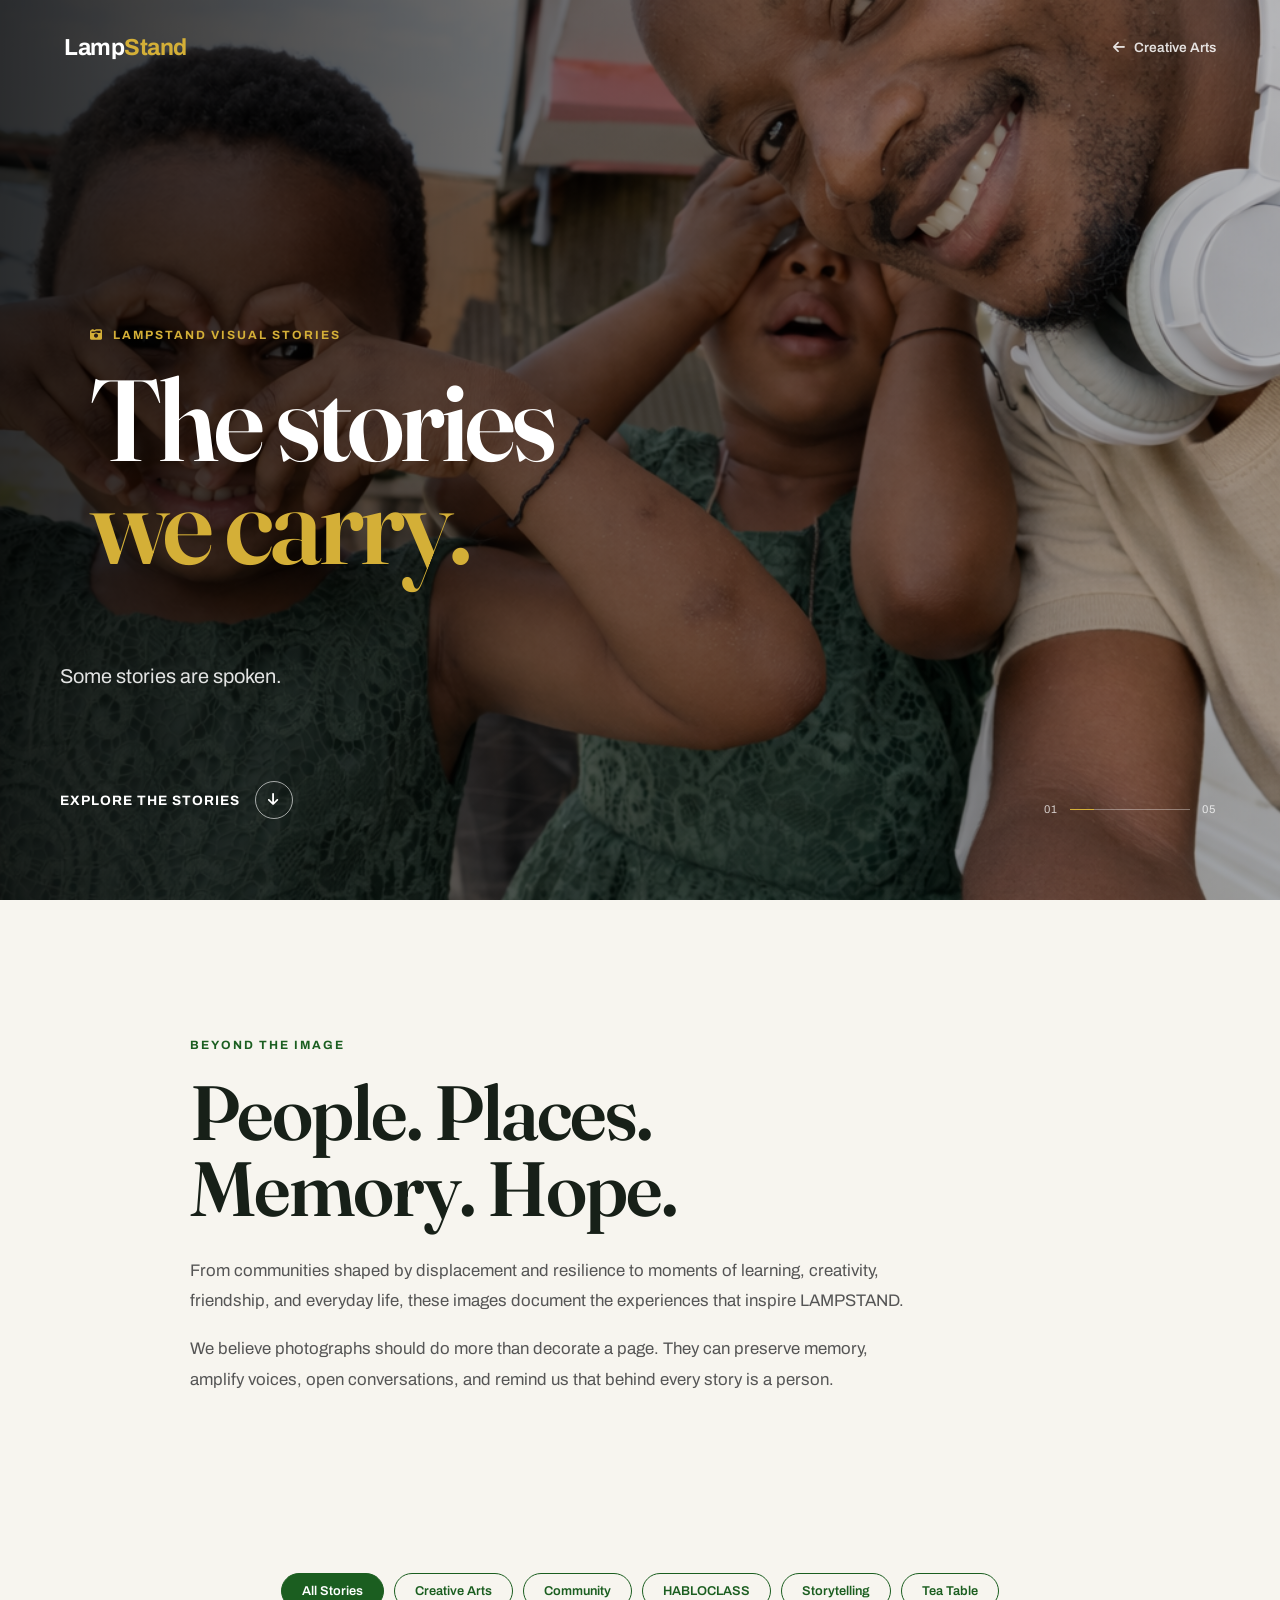
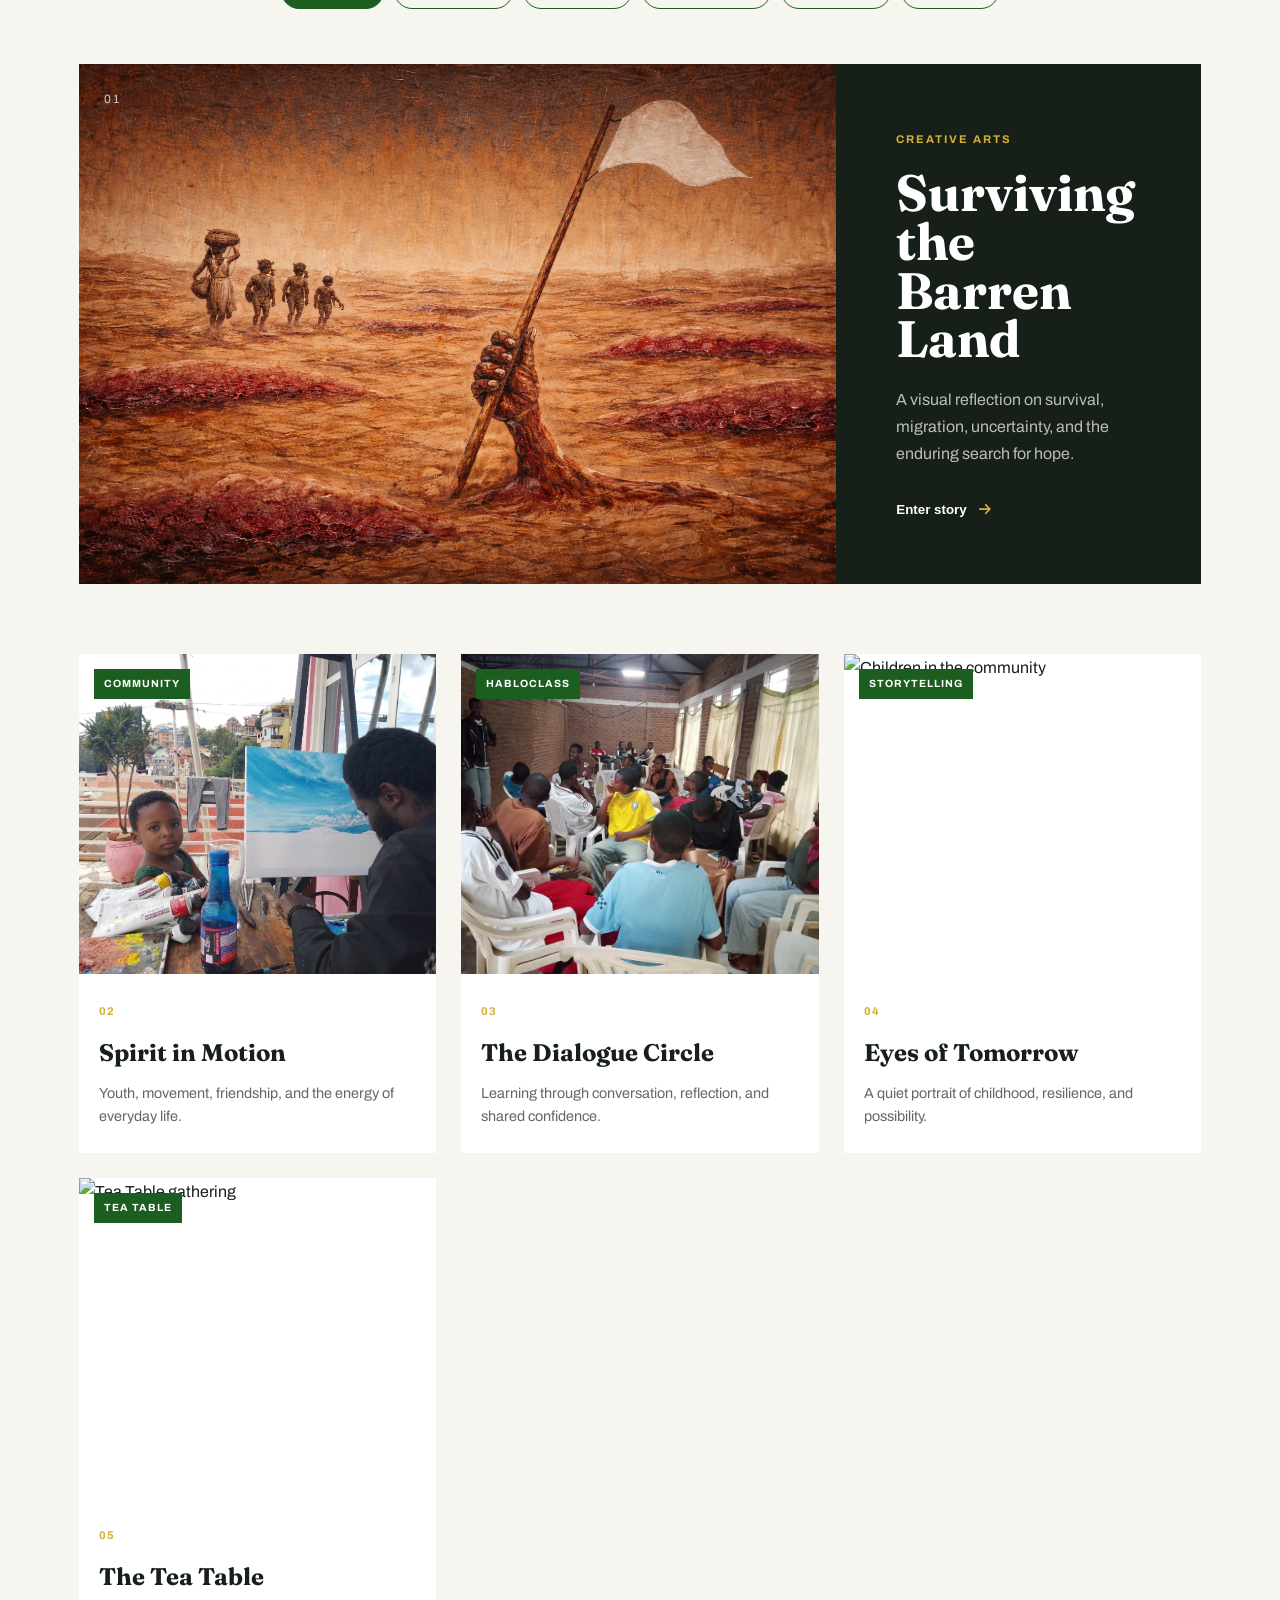
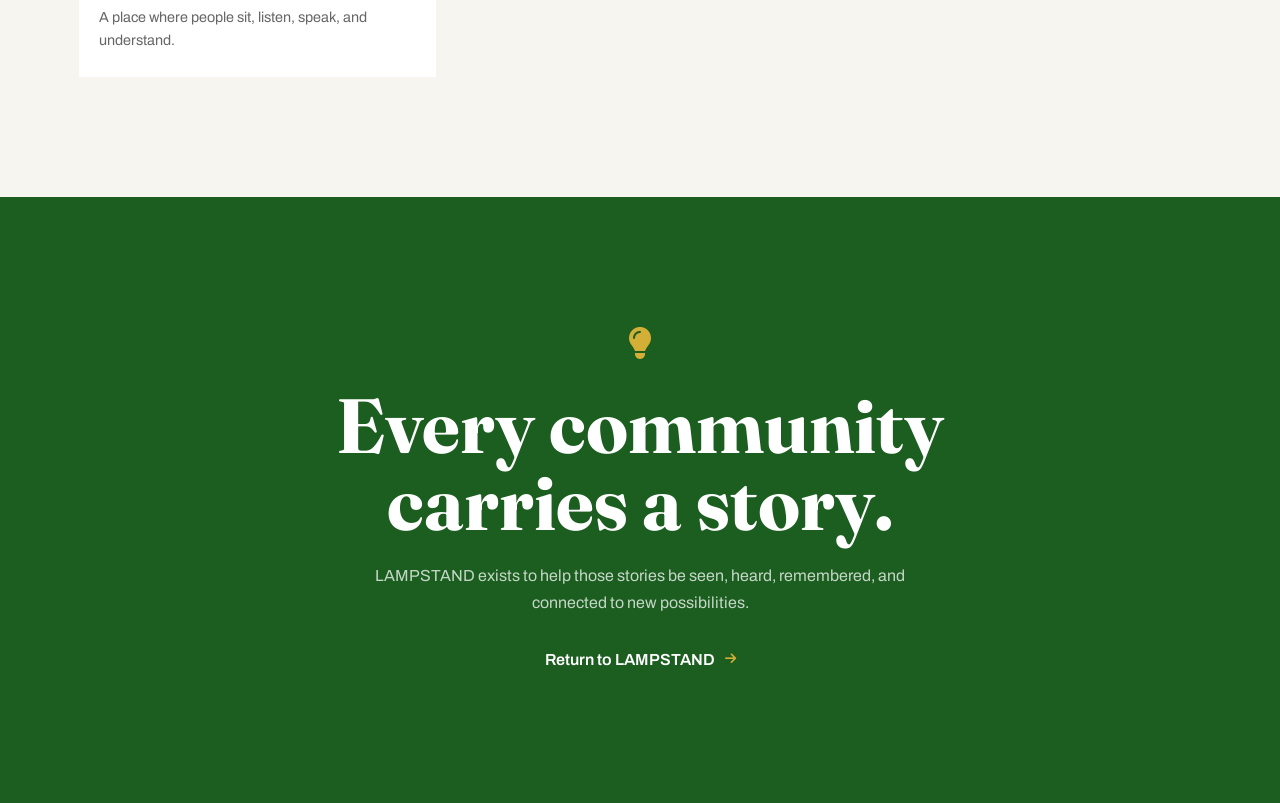
==== Arts Galery/index.html @ 8af9e2b8 "we added new files and modified project" ====
<!DOCTYPE html>
<html lang="en">

<head>

    <meta charset="UTF-8">

    <meta name="viewport"
          content="width=device-width, initial-scale=1.0">

    <title>Visual Stories | LAMPSTAND</title>

    <!-- Google Fonts -->
    <link rel="preconnect"
          href="https://fonts.googleapis.com">

    <link rel="preconnect"
          href="https://fonts.gstatic.com"
          crossorigin>

    <link
        href="https://fonts.googleapis.com/css2?family=Archivo:wght@400;500;600;700&family=Fraunces:opsz,wght@9..144,500;9..144,600;9..144,700&display=swap"
        rel="stylesheet"
    >

    <!-- Font Awesome -->
    <link
        rel="stylesheet"
        href="https://cdnjs.cloudflare.com/ajax/libs/font-awesome/6.5.2/css/all.min.css"
    >

    <!-- Main Project CSS -->
    <link rel="stylesheet"
          href="../project.css">

    <!-- Gallery CSS -->
    <link rel="stylesheet"
          href="gallery.css">

</head>


<body>


<!-- ==================================================
     INTRO / VISUAL OPENING
================================================== -->

<section class="gallery-intro">


    <!-- Background Images -->

    <div class="intro-slideshow">


        <div class="intro-slide active">

            <img
                src="images/April Bukavu.png"
                alt="Creative artwork"
            >

        </div>


        <div class="intro-slide">

            <img
                src="images/img_1_1708602598444.webp"
                alt="Young people playing football"
            >

        </div>


        <div class="intro-slide">

            <img
                src="images/IMG_20260524_175609_646.jpg"
                alt="HABLOCLASS discussion"
            >

        </div>


        <div class="intro-slide">

            <img
                src="images/IMG_20260525_094948_757.jpg"
                alt="Children in the community"
            >

        </div>


        <div class="intro-slide">

            <img
                src="images/April Bukavu.png"
                alt="Tea Table gathering"
            >

        </div>


    </div>


    <!-- Dark Overlay -->

    <div class="intro-overlay"></div>


    <!-- Navigation -->

    <header class="gallery-header-nav">

        <a href="../index.html"
           class="gallery-logo">

            Lamp<span>Stand</span>

        </a>


        <a href="../creative-arts.html"
           class="gallery-close">

            <i class="fas fa-arrow-left"></i>

            Creative Arts

        </a>

    </header>


    <!-- Intro Message -->

    <div class="intro-content">


        <span class="intro-label">

            <i class="fas fa-camera-retro"></i>

            LAMPSTAND VISUAL STORIES

        </span>


        <h1>

            The stories<br>
            <span>we carry.</span>

        </h1>


        <p class="intro-message active">

            Some stories are spoken.

        </p>


        <p class="intro-message">

            Some are painted.

        </p>


        <p class="intro-message">

            Some are captured in a single moment.

        </p>


        <p class="intro-message">

            And some live quietly in the people
            and communities we encounter.

        </p>


        <p class="intro-message">

            <strong>
                This is where we preserve them.
            </strong>

        </p>


        <button class="enter-gallery"
                id="enterGallery">

            Explore the stories

            <span>

                <i class="fas fa-arrow-down"></i>

            </span>

        </button>


    </div>


    <!-- Slide Progress -->

    <div class="intro-progress">

        <span class="progress-current">
            01
        </span>

        <div class="progress-line">

            <span id="progressBar"></span>

        </div>

        <span>
            05
        </span>

    </div>


</section>



<!-- ==================================================
     GALLERY INTRODUCTION
================================================== -->

<section class="gallery-story-intro"
         id="gallery">


    <div class="gallery-story-inner">


        <span class="section-tag">

            BEYOND THE IMAGE

        </span>


        <h2>

            People. Places.
            <br>
            Memory. Hope.

        </h2>


        <p>

            From communities shaped by displacement and
            resilience to moments of learning, creativity,
            friendship, and everyday life, these images
            document the experiences that inspire LAMPSTAND.

        </p>


        <p>

            We believe photographs should do more than
            decorate a page. They can preserve memory,
            amplify voices, open conversations, and remind
            us that behind every story is a person.

        </p>


    </div>


</section>



<!-- ==================================================
     FILTER NAVIGATION
================================================== -->

<section class="gallery-section">


    <div class="gallery-filters">


        <button class="filter-btn active"
                data-filter="all">

            All Stories

        </button>


        <button class="filter-btn"
                data-filter="arts">

            Creative Arts

        </button>


        <button class="filter-btn"
                data-filter="community">

            Community

        </button>


        <button class="filter-btn"
                data-filter="habloclass">

            HABLOCLASS

        </button>


        <button class="filter-btn"
                data-filter="storytelling">

            Storytelling

        </button>


        <button class="filter-btn"
                data-filter="tea-table">

            Tea Table

        </button>


    </div>



    <!-- ==================================================
         FEATURED STORY
    ================================================== -->

    <article class="featured-story"
             data-category="arts">


        <div class="featured-image">


            <img
                src="images/art.png"
                alt="Surviving the Barren Land"
            >


            <span class="featured-number">

                01

            </span>


        </div>


        <div class="featured-content">


            <span class="story-category">

                CREATIVE ARTS

            </span>


            <h2>

                Surviving the
                Barren Land

            </h2>


            <p>

                A visual reflection on survival,
                migration, uncertainty, and the
                enduring search for hope.

            </p>


            <button class="story-open">

                Enter story

                <i class="fas fa-arrow-right"></i>

            </button>


        </div>


    </article>



    <!-- ==================================================
         PHOTO COLLECTION
    ================================================== -->

    <div class="gallery-grid">


        <!-- STORY 01 -->

        <article class="gallery-card"
                 data-category="community">


            <div class="gallery-image">

                <img
                    src="images/Mupenzi.jpeg"
                    alt="Youth playing football"
                    loading="lazy"
                >

                <span class="gallery-tag">
                    COMMUNITY
                </span>

            </div>


            <div class="gallery-card-content">

                <span>
                    02
                </span>

                <h3>

                    Spirit in Motion

                </h3>

                <p>

                    Youth, movement, friendship,
                    and the energy of everyday life.

                </p>

            </div>


        </article>



        <!-- STORY 02 -->

        <article class="gallery-card"
                 data-category="habloclass">


            <div class="gallery-image">

                <img
                    src="images/IMG_20260524_175609_646.jpg"
                    alt="HABLOCLASS discussion"
                    loading="lazy"
                >

                <span class="gallery-tag">
                    HABLOCLASS
                </span>

            </div>


            <div class="gallery-card-content">

                <span>
                    03
                </span>

                <h3>

                    The Dialogue Circle

                </h3>

                <p>

                    Learning through conversation,
                    reflection, and shared confidence.

                </p>

            </div>


        </article>



        <!-- STORY 03 -->

        <article class="gallery-card"
                 data-category="storytelling">


            <div class="gallery-image">

                <img
                    src="images/IMG_20260525_094948_757.jpg"
                    alt="Children in the community"
                    loading="lazy"
                >

                <span class="gallery-tag">
                    STORYTELLING
                </span>

            </div>


            <div class="gallery-card-content">

                <span>
                    04
                </span>

                <h3>

                    Eyes of Tomorrow

                </h3>

                <p>

                    A quiet portrait of childhood,
                    resilience, and possibility.

                </p>

            </div>


        </article>



        <!-- STORY 04 -->

        <article class="gallery-card"
                 data-category="tea-table">


            <div class="gallery-image">

                <img
                    src="images/PXL_20230922_134511408.MP.jpg"
                    alt="Tea Table gathering"
                    loading="lazy"
                >

                <span class="gallery-tag">
                    TEA TABLE
                </span>

            </div>


            <div class="gallery-card-content">

                <span>
                    05
                </span>

                <h3>

                    The Tea Table

                </h3>

                <p>

                    A place where people sit,
                    listen, speak, and understand.

                </p>

            </div>


        </article>



    </div>
    


</section>



<!-- ==================================================
     FINAL MESSAGE
================================================== -->

<section class="gallery-ending">


    <div class="gallery-ending-inner">


        <i class="fas fa-lightbulb"></i>


        <h2>

            Every community
            carries a story.

        </h2>


        <p>

            LAMPSTAND exists to help those stories
            be seen, heard, remembered, and connected
            to new possibilities.

        </p>


        <a href="../index.html">

            Return to LAMPSTAND

            <i class="fas fa-arrow-right"></i>

        </a>


    </div>


</section>



<!-- ==================================================
     LIGHTBOX
================================================== -->

<div class="lightbox"
     id="lightbox">


    <button class="lightbox-close"
            id="lightboxClose">

        <i class="fas fa-xmark"></i>

    </button>


    <button class="lightbox-prev"
            id="lightboxPrev">

        <i class="fas fa-arrow-left"></i>

    </button>


    <div class="lightbox-content">


        <div class="lightbox-counter">

            <span id="currentImage">
                01
            </span>

            /

            <span id="totalImages">
                05
            </span>

        </div>


        <img
            id="lightboxImage"
            src=""
            alt=""
        >


        <div class="lightbox-caption">


            <span id="lightboxCategory"></span>


            <h2 id="lightboxTitle"></h2>


            <p id="lightboxDescription"></p>


        </div>


    </div>


    <button class="lightbox-next"
            id="lightboxNext">

        <i class="fas fa-arrow-right"></i>

    </button>


</div>



<!-- ==================================================
     JAVASCRIPT
================================================== -->

<script src="gallery.js"></script>

</body>

</html>
---- project.css ----
/* ==========================================
   LAMPSTAND — PROJECT / INNER PAGES
   Shared by: habloclass.html, somewhere.html,
   creative-arts.html, tea-table.html
   Matches the design system established in about.css
   ========================================== */


/* ==========================================
   1. RESET & ROOT
   ========================================== */

:root {
    --green: #1b5e20;
    --gold: #d4af37;
    --dark: #102218;
    --ink: #111111;
    --text: #555555;
    --light: #f7f7f5;
    --white: #ffffff;
}


* {
    margin: 0;
    padding: 0;
    box-sizing: border-box;
}


html {
    scroll-behavior: smooth;
}


body {
    font-family: 'Archivo', Arial, Helvetica, sans-serif;

    color: var(--text);

    background: var(--white);

    overflow-x: hidden;

    line-height: 1.7;
}


h1,
h2,
h3 {
    font-family: 'Fraunces', Georgia, serif;
}


a {
    text-decoration: none;
}


/* ==========================================
   2. HEADER & NAVIGATION
   (identical to about.css so the header behaves
   the same across every page)
   ========================================== */

.about-header {
    position: fixed;

    top: 0;
    left: 0;

    width: 100%;
    height: 72px;

    display: flex;
    align-items: center;

    padding: 0 7%;

    background: rgba(16, 34, 24, 0.92);

    backdrop-filter: blur(8px);

    z-index: 1000;

    transition: 0.4s ease;
}


.about-logo {
    flex-shrink: 0;

    font-family: 'Fraunces', Georgia, serif;

    font-size: 30px;

    font-weight: 700;

    letter-spacing: 1px;

    color: white;

    transition: 0.3s ease;
}


.about-logo span {
    color: var(--gold);
}


.about-logo:hover {
    transform: scale(1.03);
}


.about-nav {
    margin-left: auto;
}


.about-nav ul {
    display: flex;

    align-items: center;

    gap: 25px;

    list-style: none;
}


.about-nav ul li a {
    position: relative;

    color: rgba(255, 255, 255, 0.85);

    font-size: 14px;

    font-weight: 500;

    white-space: nowrap;

    transition: 0.3s ease;
}


.about-nav ul li a::after {
    content: "";

    position: absolute;

    left: 0;

    bottom: -7px;

    width: 0;

    height: 2px;

    background: var(--gold);

    transition: 0.3s ease;
}


.about-nav ul li a:hover {
    color: var(--gold);
}


.about-nav ul li a:hover::after {
    width: 100%;
}


.about-nav ul li a.active {
    color: var(--gold);
}


.about-nav ul li a.active::after {
    width: 100%;
}


.about-header.scrolled {
    height: 64px;

    background: rgba(255, 255, 255, 0.97);

    box-shadow: 0 5px 20px rgba(0, 0, 0, 0.12);
}


.about-header.scrolled .about-logo {
    color: var(--green);
}


.about-header.scrolled .about-nav ul li a {
    color: #222;
}


.about-header.scrolled .about-nav ul li a:hover,
.about-header.scrolled .about-nav ul li a.active {
    color: var(--green);
}


.about-header.scrolled .about-nav ul li a::after {
    background: var(--gold);
}


.about-menu-toggle {
    display: none;

    width: 42px;
    height: 42px;

    margin-left: auto;

    border: none;

    background: transparent;

    cursor: pointer;

    flex-direction: column;

    justify-content: center;

    align-items: center;

    gap: 5px;
}


.about-menu-toggle span {
    display: block;

    width: 26px;
    height: 3px;

    border-radius: 3px;

    background: white;

    transition: 0.3s ease;
}


.about-header.scrolled .about-menu-toggle span {
    background: var(--green);
}


@media (max-width: 950px) {

    .about-header {
        padding: 0 30px;
    }


    .about-logo {
        font-size: 27px;
    }


    .about-menu-toggle {
        display: flex;
    }


    .about-nav {
        position: absolute;

        top: 100%;

        right: 30px;

        width: 250px;

        padding: 25px 20px;

        background: white;

        border-radius: 12px;

        box-shadow: 0 10px 30px rgba(0, 0, 0, 0.15);

        opacity: 0;

        visibility: hidden;

        transform: translateY(-10px);

        transition: 0.3s ease;
    }


    .about-nav ul {
        flex-direction: column;

        align-items: flex-start;

        gap: 18px;
    }


    .about-nav ul li {
        width: 100%;
    }


    .about-nav ul li a {
        display: block;

        color: #222;

        width: 100%;
    }


    .about-header.menu-open .about-nav {
        opacity: 1;

        visibility: visible;

        transform: translateY(0);
    }


    .about-header.menu-open
    .about-menu-toggle span:nth-child(1) {
        transform: translateY(8px) rotate(45deg);
    }


    .about-header.menu-open
    .about-menu-toggle span:nth-child(2) {
        opacity: 0;
    }


    .about-header.menu-open
    .about-menu-toggle span:nth-child(3) {
        transform: translateY(-8px) rotate(-45deg);
    }

}


@media (max-width: 600px) {

    .about-header {
        height: 65px;

        padding: 0 20px;
    }


    .about-logo {
        font-size: 24px;
    }


    .about-nav {
        right: 20px;

        width: 220px;
    }

}


/* ==========================================
   3. PROJECT HERO
   Each project page carries its own accent color
   via a data attribute, e.g. <body data-accent="hablo">
   so the hero + icon + underline shift tone per
   pillar while staying inside the same system.
   ========================================== */

.project-hero {
    min-height: 520px;

    padding: 160px 8% 90px;

    display: flex;

    align-items: center;

    justify-content: center;

    text-align: center;

    background:
        radial-gradient(
            circle at 20% 20%,
            rgba(212, 175, 55, 0.16),
            transparent 55%
        ),
        linear-gradient(155deg, var(--dark), #0a150e 70%);

    color: white;

}


.inner-hero-content {
    max-width: 780px;

    margin: 0 auto;
}


.inner-hero-content > span {
    display: inline-flex;

    align-items: center;

    gap: 10px;

    color: var(--gold);

    font-size: 13px;

    font-weight: 700;

    letter-spacing: 3px;

    text-transform: uppercase;
}


.inner-hero-content h1 {
    font-size: 50px;

    line-height: 1.2;

    margin: 20px 0 18px;

    color: white;
}


.inner-hero-content p {
    color: #d8ded9;

    font-size: 18px;

    line-height: 1.8;
}


/* ==========================================
   4. COMMON CONTAINER
   ========================================== */

.content-container {
    width: 100%;

    max-width: 900px;

    margin: 0 auto;
}


/* ==========================================
   5. INNER SECTION (THE IDEA)
   ========================================== */

.inner-section {
    padding: 110px 8%;

    background: white;
}


.section-tag {
    display: inline-block;

    color: var(--gold);

    font-size: 13px;

    font-weight: 700;

    letter-spacing: 3px;

    text-transform: uppercase;
}


.inner-section h2 {
    color: var(--green);

    font-size: 38px;

    line-height: 1.25;

    margin: 18px 0 26px;
}


.inner-section p {
    color: var(--text);

    font-size: 17px;

    line-height: 1.9;

    margin-bottom: 18px;
}


.inner-section blockquote {
    margin: 35px 0;

    padding: 22px 28px;

    border-left: 3px solid var(--gold);

    background: var(--light);

    color: var(--ink);

    font-family: 'Fraunces', Georgia, serif;

    font-size: 21px;

    font-style: italic;

    line-height: 1.6;
}


/* ==========================================
   6. HIGHLIGHT GRID
   ========================================== */

.highlight-section {
    padding: 100px 8%;

    background: var(--light);
}

.highlight-section .content-container {
    max-width: 1100px;
}


.highlight-grid {
    display: grid;

    grid-template-columns: repeat(3, 1fr);

    gap: 2px;
}


.highlight-grid > div {
    padding: 38px 30px;

    background: white;

    border-radius: 14px;

    border-top: 4px solid var(--green);

    box-shadow: 0 8px 25px rgba(0, 0, 0, 0.05);

    text-align: left;

    transition:
        transform 0.3s ease,
        box-shadow 0.3s ease,
        border-color 0.3s ease;
}


.highlight-grid > div:hover {
    transform: translateY(-7px);

    border-top-color: var(--gold);

    box-shadow: 0 15px 35px rgba(0, 0, 0, 0.09);
}


.highlight-grid i {
    display: flex;

    align-items: center;

    justify-content: center;

    width: 52px;

    height: 52px;

    margin-bottom: 20px;

    border-radius: 50%;

    background: rgba(27, 94, 32, 0.08);

    color: var(--green);

    font-size: 20px;
}


.highlight-grid h3 {
    color: var(--ink);

    font-size: 22px;

    margin-bottom: 12px;
}


.highlight-grid p {
    color: var(--text);

    font-size: 15px;

    line-height: 1.8;
}


/* ==========================================
   7. CLOSING SECTION (dark, matches
   about.css's .dialogue-section)
   ========================================== */

.closing-section {
    padding: 110px 8%;

    background: var(--dark);

    color: white;

    text-align: center;
}


.closing-icon {
    font-size: 34px;

    color: var(--gold);

    margin-bottom: 22px;
    display: inline-block;
}


.closing-section h2 {
    color: white;

    font-size: 36px;

    line-height: 1.3;

    margin-bottom: 16px;
}


.closing-section p {
    color: #d2dad5;

    font-size: 17px;
}


.closing-section h3 {
    margin-top: 20px;

    color: var(--gold);

    font-size: 20px;

    font-weight: 600;
}


/* ==========================================
   8. PROJECT GRID (used on about.html-linked
   pages that cross-reference the other pillars)
   ========================================== */

.project-grid {
    display: grid;

    grid-template-columns: repeat(2, 1fr);

    gap: 24px;

    margin-top: 20px;
}


.project-link-card {
    padding: 34px 28px;

    background: var(--light);

    border-radius: 14px;

    border-top: 4px solid var(--green);

    color: var(--ink);

    transition: 0.3s ease;
}


.project-link-card:hover {
    transform: translateY(-6px);

    border-top-color: var(--gold);

    box-shadow: 0 15px 35px rgba(0, 0, 0, 0.08);
}


.project-link-card i {
    font-size: 22px;

    color: var(--green);

    margin-bottom: 14px;

    display: inline-block;
}


.project-link-card h3 {
    font-size: 21px;

    margin-bottom: 10px;
}


.project-link-card p {
    color: var(--text);

    font-size: 14.5px;

    line-height: 1.7;

    margin-bottom: 14px;
}


.project-link-card span {
    color: var(--green);

    font-size: 14px;

    font-weight: 700;
}
/* ==========================
   ARTS GALLERY BUTTON
=========================== */

.arts-gallery-btn {
    display: inline-flex;
    align-items: center;
    gap: 12px;

    margin-top: 45px;
    padding: 14px 24px;

    font-family: "Archivo", sans-serif;
    font-size: 0.95rem;
    font-weight: 600;

    color: #ffffff;
    background: #1f5f4a;

    text-decoration: none;

    border: 1px solid #1f5f4a;
    border-radius: 6px;

    transition:
        background 0.3s ease,
        transform 0.3s ease,
        box-shadow 0.3s ease;
}

.arts-gallery-btn i {
    font-size: 0.9rem;
}

.arts-gallery-btn span {
    font-size: 1.1rem;
    transition: transform 0.3s ease;
}

.arts-gallery-btn:hover {
    background: #174936;
    transform: translateY(-2px);
    box-shadow: 0 8px 20px rgba(0, 0, 0, 0.12);
}

.arts-gallery-btn:hover span {
    transform: translateX(4px);
}


/* ==========================================
   9. FOOTER
   ========================================== */

.inner-footer {
    padding: 45px 8% 30px;

    background: #0d1b12;

    color: white;

    text-align: center;
}


.inner-footer p {
    color: #9da8a0;

    font-size: 14px;

    margin-bottom: 10px;
}


.inner-footer a {
    color: var(--gold);

    font-size: 14px;

    font-weight: 600;
}


.inner-footer a:hover {
    text-decoration: underline;
}


/* ==========================================
   10. SCROLL REVEAL (same convention as about.css)
   ========================================== */

.reveal {
    opacity: 0;

    transform: translateY(35px);

    transition:
        opacity 0.8s ease,
        transform 0.8s ease;
}


.reveal.show {
    opacity: 1;

    transform: translateY(0);
}


/* ==========================================
   11. TABLET / MOBILE
   ========================================== */

@media (max-width: 900px) {

    .inner-hero-content h1 {
        font-size: 40px;
    }


    .highlight-grid {
        grid-template-columns: 1fr;
    }


    .project-grid {
        grid-template-columns: 1fr;
    }

}


@media (max-width: 600px) {

    .project-hero {
        min-height: 460px;

        padding: 120px 20px 70px;
    }


    .inner-hero-content h1 {
        font-size: 32px;
    }


    .inner-hero-content p {
        font-size: 16px;
    }


    .inner-section,
    .highlight-section,
    .closing-section {
        padding: 75px 20px;
    }


    .inner-section h2 {
        font-size: 29px;
    }


    .inner-section blockquote {
        font-size: 18px;

        padding: 18px 22px;
    }


    .closing-section h2 {
        font-size: 27px;
    }

}
---- Arts Galery/gallery.css ----
/* =========================================================
   LAMPSTAND — VISUAL STORIES
   GALLERY CSS
========================================================= */


/* =========================================================
   BASE
========================================================= */

* {
    box-sizing: border-box;
}

html {
    scroll-behavior: smooth;
}

body {
    margin: 0;
    background: #f7f5ef;
    color: #172018;
    font-family: "Archivo", sans-serif;
}


/* =========================================================
   CINEMATIC INTRO
========================================================= */

.gallery-intro {
    position: relative;

    height: 100vh;
    min-height: 680px;

    overflow: hidden;

    background: #111;

    color: #ffffff;
}


/* =========================================================
   BACKGROUND SLIDES
========================================================= */

.intro-slideshow {
    position: absolute;
    inset: 0;

    z-index: 0;
}

.intro-slide {
    position: absolute;
    inset: 0;

    opacity: 0;

    transform: scale(1.08);

    transition:
        opacity 1.8s ease,
        transform 7s ease;
}

.intro-slide.active {
    opacity: 1;

    transform: scale(1);
}

.intro-slide img {
    width: 100%;
    height: 100%;

    object-fit: cover;
}


/* =========================================================
   OVERLAY
========================================================= */

.intro-overlay {
    position: absolute;
    inset: 0;

    z-index: 1;

    background:
        linear-gradient(
            90deg,
            rgba(0, 0, 0, 0.82) 0%,
            rgba(0, 0, 0, 0.55) 42%,
            rgba(0, 0, 0, 0.25) 100%
        );

    pointer-events: none;
}


/* =========================================================
   NAVIGATION
========================================================= */

.gallery-header-nav {
    position: absolute;

    top: 0;
    left: 0;

    width: 100%;

    z-index: 10;

    display: flex;
    justify-content: space-between;
    align-items: center;

    padding: 28px 5%;
}

.gallery-logo {
    color: #ffffff;

    text-decoration: none;

    font-size: 1.45rem;
    font-weight: 700;

    letter-spacing: -0.5px;
}

.gallery-logo span {
    color: #d4af37;
}

.gallery-close {
    display: flex;
    align-items: center;

    gap: 9px;

    color: rgba(255,255,255,0.85);

    text-decoration: none;

    font-size: 0.85rem;
    font-weight: 600;

    transition:
        color 0.3s ease,
        gap 0.3s ease;
}

.gallery-close:hover {
    color: #d4af37;

    gap: 13px;
}


/* =========================================================
   INTRO CONTENT
========================================================= */

.intro-content {
    position: relative;

    z-index: 5;

    width: min(850px, 90%);

    height: 100%;

    display: flex;
    flex-direction: column;
    justify-content: center;

    padding-left: 7%;
}


/* =========================================================
   LABEL
========================================================= */

.intro-label {
    display: inline-flex;
    align-items: center;

    gap: 9px;

    width: fit-content;

    margin-bottom: 22px;

    color: #d4af37;

    font-size: 0.75rem;
    font-weight: 700;

    letter-spacing: 2px;

    text-transform: uppercase;
}


/* =========================================================
   MAIN TITLE
========================================================= */

.intro-content h1 {
    margin: 0;

    font-family: "Fraunces", serif;

    font-size: clamp(4rem, 9vw, 8rem);

    font-weight: 600;

    line-height: 0.9;

    letter-spacing: -4px;
}

.intro-content h1 span {
    color: #d4af37;
}


/* =========================================================
   CHANGING MESSAGES
========================================================= */

.intro-message {
    position: absolute;

    left: 7%;

    bottom: 23%;

    max-width: 600px;

    margin: 0;

    color: rgba(255,255,255,0.88);

    font-size: clamp(1rem, 2vw, 1.25rem);

    line-height: 1.7;

    opacity: 0;

    transform: translateY(12px);

    transition:
        opacity 0.8s ease,
        transform 0.8s ease;
}

.intro-message.active {
    opacity: 1;

    transform: translateY(0);
}

.intro-message strong {
    color: #ffffff;

    font-weight: 600;
}


/* =========================================================
   ENTER BUTTON
========================================================= */

.enter-gallery {
    position: absolute;

    left: 7%;

    bottom: 9%;

    display: inline-flex;
    align-items: center;

    gap: 15px;

    padding: 0;

    border: none;

    background: transparent;

    color: #ffffff;

    font-family: "Archivo", sans-serif;

    font-size: 0.85rem;
    font-weight: 700;

    letter-spacing: 1px;

    text-transform: uppercase;

    cursor: pointer;
}

.enter-gallery span {
    display: flex;
    justify-content: center;
    align-items: center;

    width: 38px;
    height: 38px;

    border: 1px solid rgba(255,255,255,0.6);

    border-radius: 50%;

    transition:
        background 0.3s ease,
        color 0.3s ease,
        transform 0.3s ease;
}

.enter-gallery:hover span {
    background: #d4af37;

    color: #172018;

    transform: translateY(4px);
}


/* =========================================================
   PROGRESS
========================================================= */

.intro-progress {
    position: absolute;

    z-index: 10;

    right: 5%;
    bottom: 9%;

    display: flex;
    align-items: center;

    gap: 12px;

    color: rgba(255,255,255,0.75);

    font-size: 0.7rem;

    letter-spacing: 1px;
}

.progress-line {
    position: relative;

    width: 120px;
    height: 1px;

    background: rgba(255,255,255,0.35);
}

.progress-line span {
    position: absolute;

    top: 0;
    left: 0;

    width: 20%;
    height: 100%;

    background: #d4af37;

    transition: width 0.5s ease;
}


/* =========================================================
   STORY INTRO
========================================================= */

.gallery-story-intro {
    padding: 130px 7% 110px;

    background: #f7f5ef;
}

.gallery-story-inner {
    max-width: 900px;
    margin: auto;
}

.section-tag {
    display: inline-block;

    margin-bottom: 20px;

    color: #1b5e20;

    font-size: 0.75rem;
    font-weight: 700;

    letter-spacing: 2px;

    text-transform: uppercase;
}

.gallery-story-inner h2 {
    max-width: 800px;

    margin: 0 0 30px;

    font-family: "Fraunces", serif;

    font-size: clamp(3rem, 6vw, 5.5rem);

    line-height: 0.98;

    font-weight: 600;

    letter-spacing: -2px;
}

.gallery-story-inner p {
    max-width: 720px;

    margin: 0 0 18px;

    color: #555;

    font-size: 1.05rem;

    line-height: 1.8;
}


/* =========================================================
   GALLERY SECTION
========================================================= */

.gallery-section {
    max-width: 1250px;

    margin: auto;

    padding: 50px 5% 120px;
}


/* =========================================================
   FILTERS
========================================================= */

.gallery-filters {
    display: flex;
    justify-content: center;

    flex-wrap: wrap;

    gap: 10px;

    margin-bottom: 55px;
}

.filter-btn {
    padding: 10px 20px;

    border: 1px solid #1b5e20;

    border-radius: 30px;

    background: transparent;

    color: #1b5e20;

    font-family: "Archivo", sans-serif;

    font-size: 0.8rem;
    font-weight: 600;

    cursor: pointer;

    transition:
        background 0.3s ease,
        color 0.3s ease,
        transform 0.3s ease;
}

.filter-btn:hover {
    transform: translateY(-2px);
}

.filter-btn.active {
    background: #1b5e20;

    color: #ffffff;
}


/* =========================================================
   FEATURED STORY
========================================================= */

.featured-story {
    display: grid;

    grid-template-columns: 1.35fr 0.65fr;

    min-height: 520px;

    margin-bottom: 70px;

    overflow: hidden;

    background: #172018;

    color: #ffffff;
}

.featured-image {
    position: relative;

    min-height: 520px;

    overflow: hidden;
}

.featured-image img {
    width: 100%;
    height: 100%;

    object-fit: cover;

    transition: transform 1s ease;
}

.featured-story:hover .featured-image img {
    transform: scale(1.04);
}

.featured-number {
    position: absolute;

    top: 25px;
    left: 25px;

    color: rgba(255,255,255,0.75);

    font-size: 0.75rem;

    letter-spacing: 2px;
}

.featured-content {
    display: flex;
    flex-direction: column;
    justify-content: center;

    padding: 60px;
}

.story-category {
    margin-bottom: 20px;

    color: #d4af37;

    font-size: 0.7rem;
    font-weight: 700;

    letter-spacing: 2px;
}

.featured-content h2 {
    margin: 0 0 22px;

    font-family: "Fraunces", serif;

    font-size: clamp(2.5rem, 4vw, 4.5rem);

    line-height: 0.95;
}

.featured-content p {
    max-width: 420px;

    margin: 0 0 35px;

    color: rgba(255,255,255,0.7);

    line-height: 1.7;
}

.story-open {
    display: flex;
    align-items: center;

    gap: 12px;

    width: fit-content;

    padding: 0;

    border: none;

    background: transparent;

    color: #ffffff;

    font-weight: 600;

    cursor: pointer;
}

.story-open i {
    color: #d4af37;

    transition: transform 0.3s ease;
}

.story-open:hover i {
    transform: translateX(6px);
}


/* =========================================================
   GALLERY GRID
========================================================= */

.gallery-grid {
    display: grid;

    grid-template-columns:
        repeat(12, 1fr);

    gap: 25px;
}

.gallery-card {
    grid-column: span 4;

    overflow: hidden;

    background: #ffffff;

    cursor: pointer;

    transition:
        transform 0.4s ease,
        opacity 0.4s ease;
}

.gallery-card:hover {
    transform: translateY(-6px);
}

.gallery-image {
    position: relative;

    height: 320px;

    overflow: hidden;
}

.gallery-image img {
    width: 100%;
    height: 100%;

    object-fit: cover;

    transition:
        transform 0.7s ease;
}

.gallery-card:hover .gallery-image img {
    transform: scale(1.06);
}

.gallery-tag {
    position: absolute;

    top: 15px;
    left: 15px;

    padding: 6px 10px;

    background: #1b5e20;

    color: #ffffff;

    font-size: 0.65rem;
    font-weight: 700;

    letter-spacing: 1px;
}

.gallery-card-content {
    padding: 22px 20px 25px;
}

.gallery-card-content > span {
    color: #d4af37;

    font-size: 0.7rem;

    font-weight: 700;

    letter-spacing: 1px;
}

.gallery-card-content h3 {
    margin: 10px 0 8px;

    font-family: "Fraunces", serif;

    font-size: 1.5rem;
}

.gallery-card-content p {
    margin: 0;

    color: #666;

    font-size: 0.9rem;

    line-height: 1.6;
}

.gallery-card.hidden {
    display: none;
}


/* =========================================================
   ENDING
========================================================= */

.gallery-ending {
    padding: 130px 25px;

    background: #1b5e20;

    color: #ffffff;

    text-align: center;
}

.gallery-ending-inner {
    max-width: 700px;

    margin: auto;
}

.gallery-ending i {
    color: #d4af37;

    font-size: 2rem;
}

.gallery-ending h2 {
    margin: 25px 0 20px;

    font-family: "Fraunces", serif;

    font-size: clamp(2.5rem, 6vw, 5rem);

    line-height: 1;
}

.gallery-ending p {
    margin: 0 auto 30px;

    max-width: 600px;

    color: rgba(255,255,255,0.75);

    line-height: 1.7;
}

.gallery-ending a {
    display: inline-flex;
    align-items: center;

    gap: 10px;

    color: #ffffff;

    text-decoration: none;

    font-weight: 600;
}

.gallery-ending a i {
    font-size: 0.8rem;

    transition: transform 0.3s ease;
}

.gallery-ending a:hover i {
    transform: translateX(5px);
}


/* =========================================================
   LIGHTBOX
========================================================= */

.lightbox {
    position: fixed;

    inset: 0;

    z-index: 1000;

    display: flex;
    align-items: center;
    justify-content: center;

    padding: 30px;

    background: rgba(8, 12, 9, 0.96);

    opacity: 0;

    visibility: hidden;

    transition:
        opacity 0.4s ease,
        visibility 0.4s ease;
}

.lightbox.active {
    opacity: 1;

    visibility: visible;
}

.lightbox-content {
    width: min(1000px, 90vw);

    text-align: center;
}

.lightbox-counter {
    margin-bottom: 15px;

    color: #d4af37;

    font-size: 0.75rem;

    letter-spacing: 2px;
}

.lightbox-content img {
    max-width: 100%;
    max-height: 68vh;

    object-fit: contain;

    border-radius: 3px;
}

.lightbox-caption {
    margin-top: 18px;
}

.lightbox-caption > span {
    color: #d4af37;

    font-size: 0.7rem;

    font-weight: 700;

    letter-spacing: 2px;
}

.lightbox-caption h2 {
    margin: 8px 0;

    color: #ffffff;

    font-family: "Fraunces", serif;

    font-size: 2rem;
}

.lightbox-caption p {
    max-width: 600px;

    margin: auto;

    color: rgba(255,255,255,0.7);

    line-height: 1.6;
}

.lightbox-close,
.lightbox-prev,
.lightbox-next {
    position: absolute;

    width: 48px;
    height: 48px;

    display: flex;
    justify-content: center;
    align-items: center;

    border: 1px solid rgba(255,255,255,0.3);

    border-radius: 50%;

    background: transparent;

    color: #ffffff;

    cursor: pointer;

    transition:
        background 0.3s ease,
        color 0.3s ease;
}

.lightbox-close:hover,
.lightbox-prev:hover,
.lightbox-next:hover {
    background: #d4af37;

    color: #172018;
}

.lightbox-close {
    top: 25px;
    right: 30px;
}

.lightbox-prev {
    left: 30px;
}

.lightbox-next {
    right: 30px;
}


/* =========================================================
   RESPONSIVE
========================================================= */

@media (max-width: 900px) {

    .intro-content {
        padding-left: 8%;
    }

    .intro-content h1 {
        letter-spacing: -2px;
    }

    .featured-story {
        grid-template-columns: 1fr;
    }

    .featured-image {
        min-height: 400px;
    }

    .featured-content {
        padding: 45px;
    }

    .gallery-card {
        grid-column: span 6;
    }

}


@media (max-width: 600px) {

    .gallery-header-nav {
        padding: 22px 20px;
    }

    .gallery-close {
        font-size: 0.75rem;
    }

    .intro-content {
        width: 100%;

        padding:
            0 25px 100px;
    }

    .intro-content h1 {
        font-size: clamp(3.5rem, 18vw, 5rem);
    }

    .intro-message {
        left: 25px;
        right: 25px;

        bottom: 22%;
    }

    .intro-progress {
        right: 25px;
        bottom: 5%;
    }

    .gallery-story-intro {
        padding: 90px 25px;
    }

    .gallery-story-inner h2 {
        font-size: 3rem;
    }

    .gallery-section {
        padding:
            30px 18px 80px;
    }

    .featured-story {
        display: block;
    }

    .featured-image {
        min-height: 330px;
    }

    .featured-content {
        padding: 35px 25px 45px;
    }

    .gallery-card {
        grid-column: span 12;
    }

    .gallery-image {
        height: 280px;
    }

    .lightbox-prev {
        left: 12px;
    }

    .lightbox-next {
        right: 12px;
    }

    .lightbox-close {
        top: 15px;
        right: 18px;
    }

}
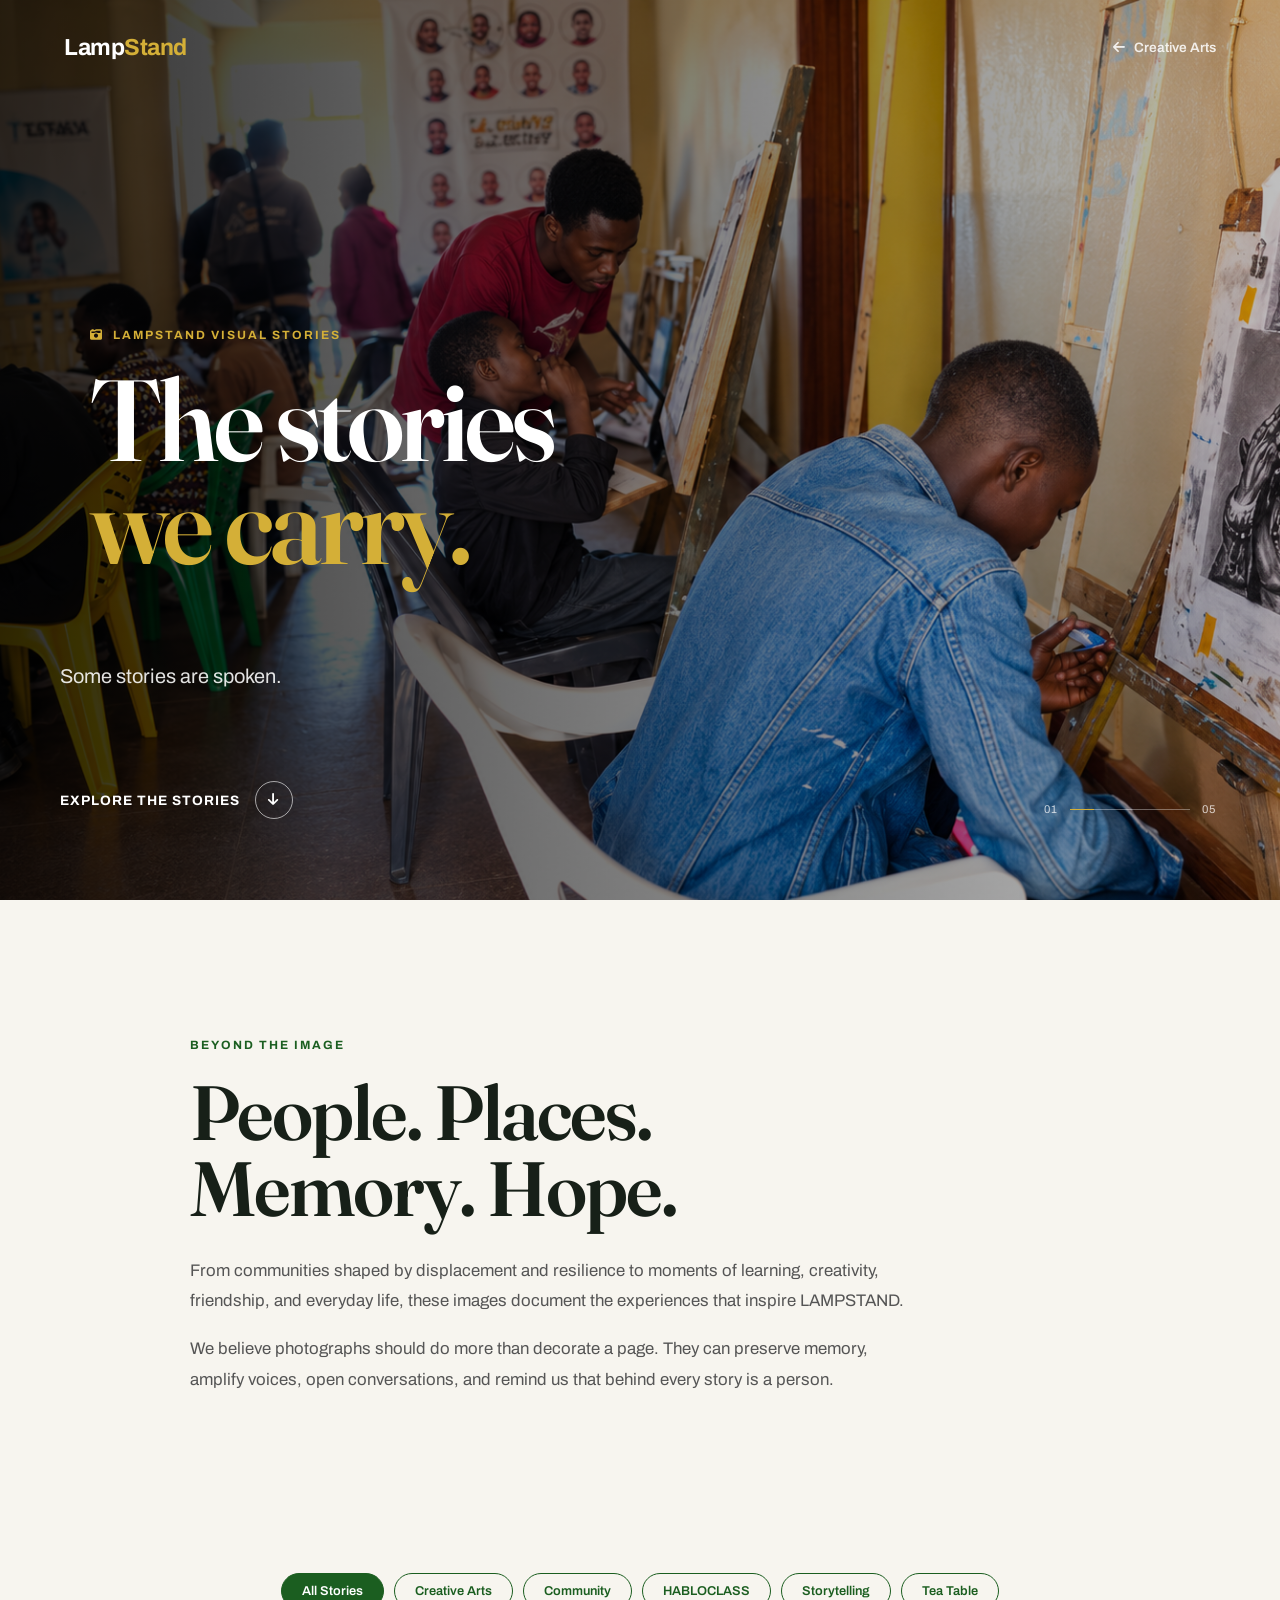
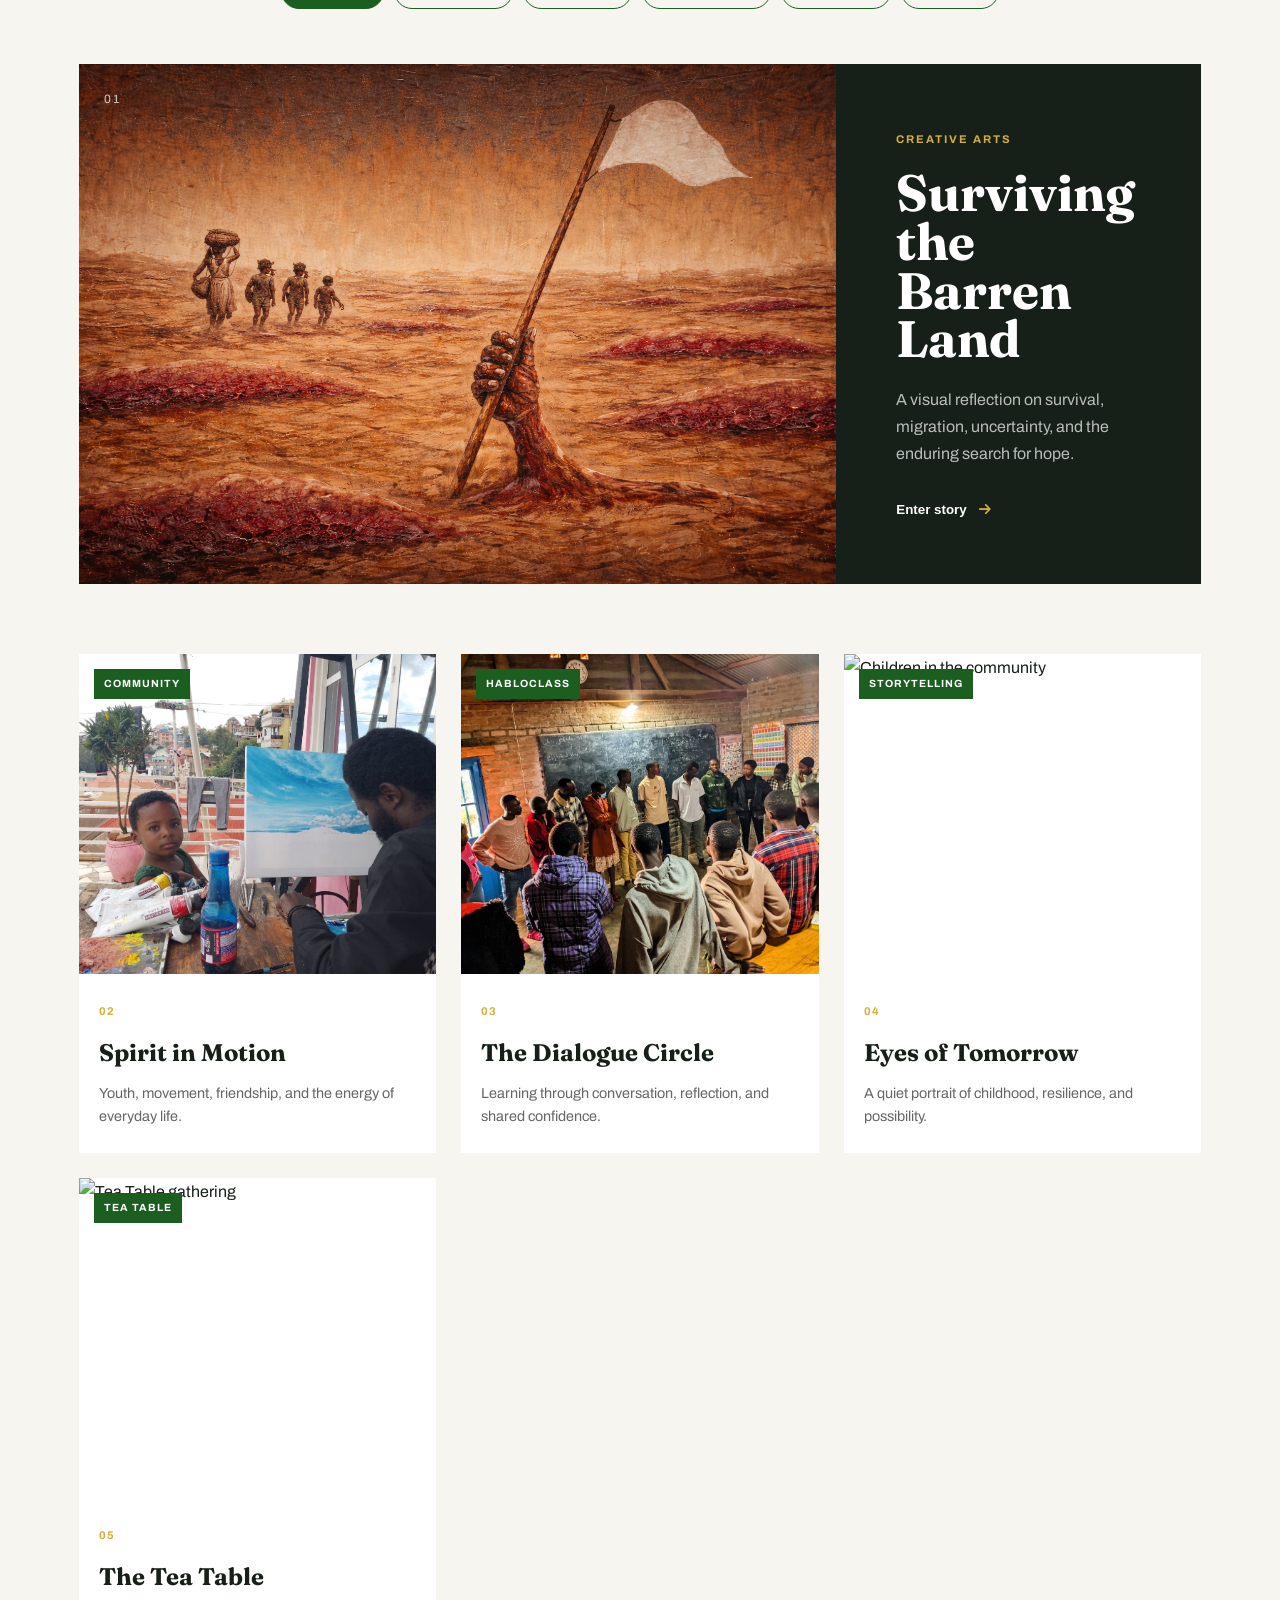
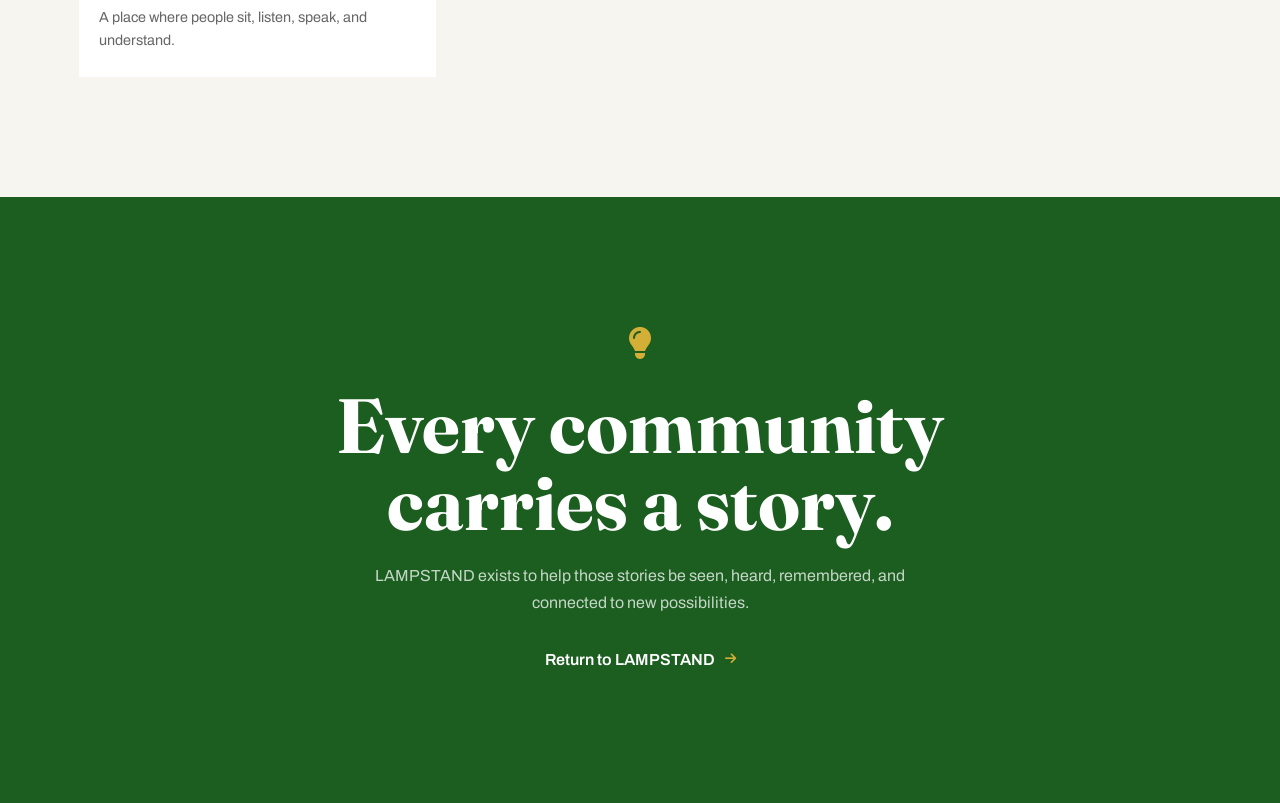
==== commit cf56181c: "we modified photos and paragraphs" ====
--- a/Arts Galery/index.html
+++ b/Arts Galery/index.html
@@ -58,7 +58,7 @@
         <div class="intro-slide active">
 
             <img
-                src="images/April Bukavu.png"
+                src="images/Gallery1.png"
                 alt="Creative artwork"
             >
 
@@ -78,7 +78,7 @@
         <div class="intro-slide">
 
             <img
-                src="images/IMG_20260524_175609_646.jpg"
+                src="images/hero4.jpeg"
                 alt="HABLOCLASS discussion"
             >
 
@@ -488,7 +488,7 @@
             <div class="gallery-image">
 
                 <img
-                    src="images/IMG_20260524_175609_646.jpg"
+                    src="images/HAblo.jpeg"
                     alt="HABLOCLASS discussion"
                     loading="lazy"
                 >
